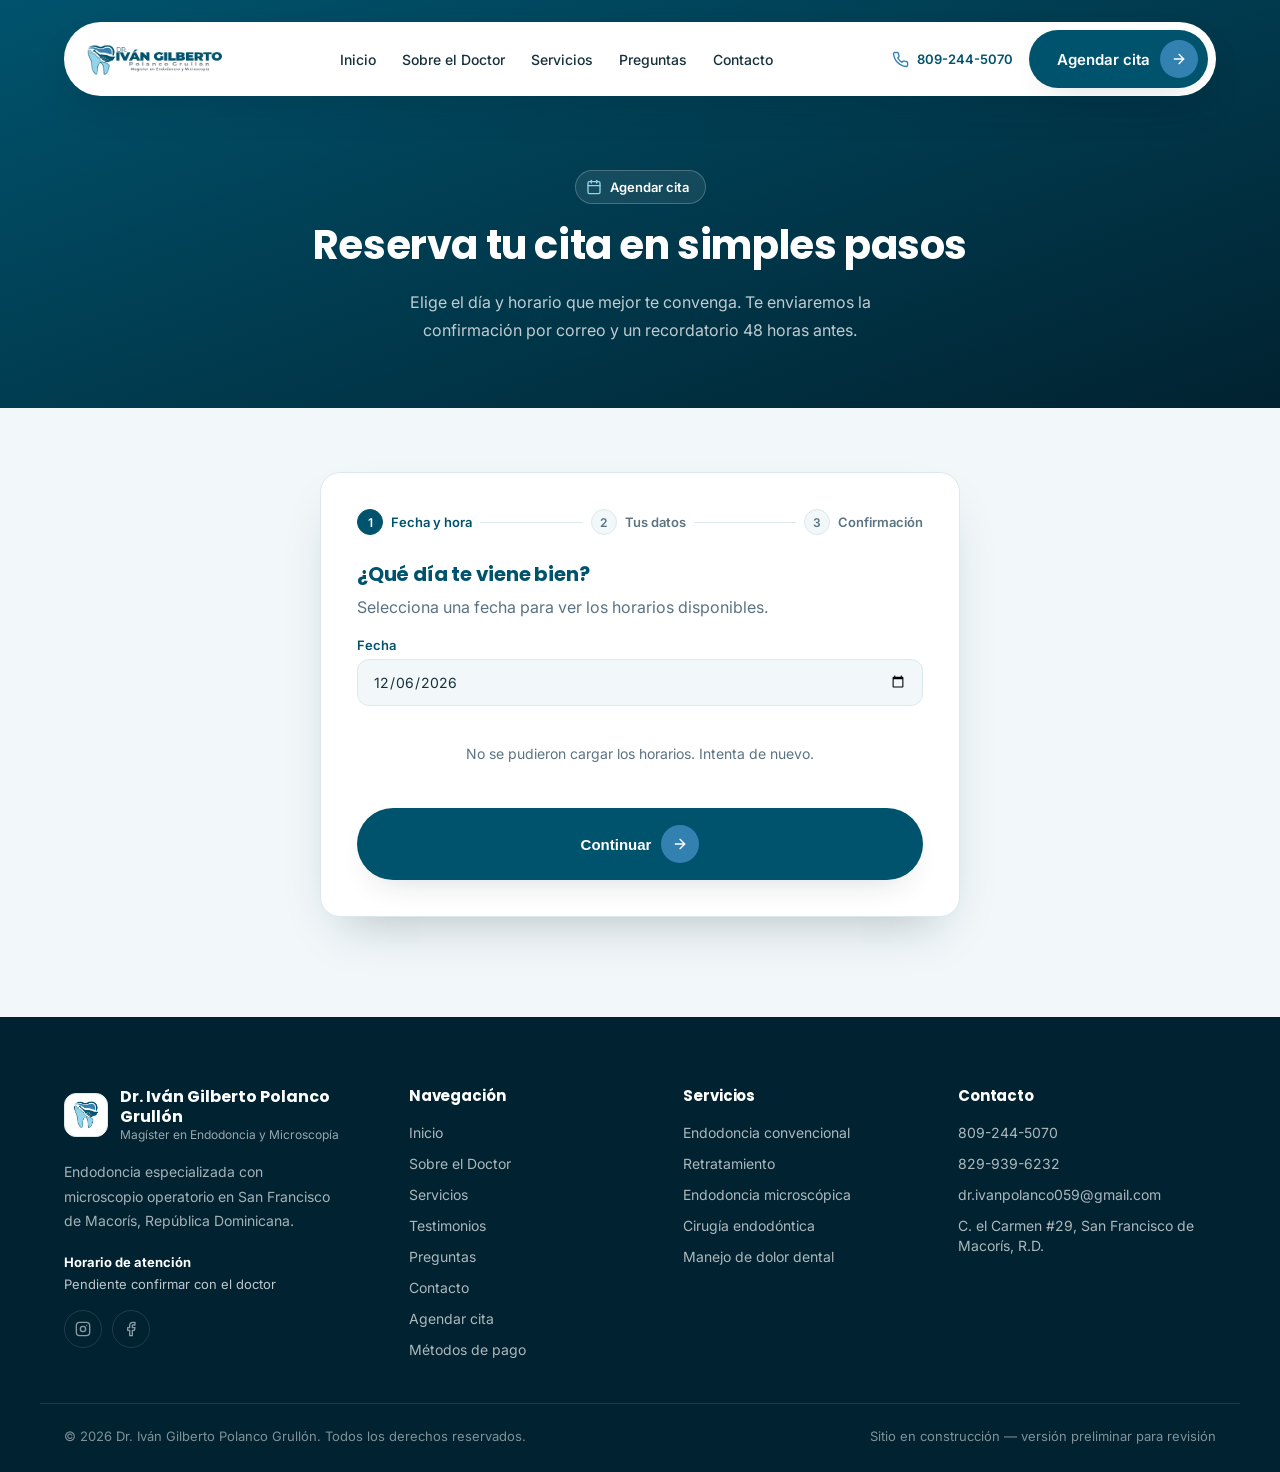
==== citas.html @ b54da89d "Sitio web Dr. Iván Polanco: landing, sistema de citas y métodos de pago Landing principal con brandi" ====
<!DOCTYPE html>
<html lang="es">
<head>
<meta charset="UTF-8">
<meta name="viewport" content="width=device-width, initial-scale=1.0">
<title>Agenda tu cita — Dr. Iván Gilberto Polanco Grullón</title>
<meta name="description" content="Agenda tu cita con el Dr. Iván Gilberto Polanco Grullón, Magíster en Endodoncia y Microscopía, en San Francisco de Macorís, R.D.">
<link rel="preconnect" href="https://fonts.googleapis.com">
<link rel="preconnect" href="https://fonts.gstatic.com" crossorigin>
<link href="https://fonts.googleapis.com/css2?family=Inter:wght@400;500;600&family=Poppins:wght@600;700;800&display=swap" rel="stylesheet">
<link rel="stylesheet" href="assets/css/style.css">
<link rel="stylesheet" href="assets/css/citas.css">
<link rel="icon" type="image/png" href="assets/img/icono.png">
</head>
<body>

<header class="site-header" id="site-header">
  <div class="container">
    <div class="header-inner">
      <a href="index.html" class="logo">
        <img src="assets/img/logo.png" alt="Dr. Iván Gilberto Polanco Grullón — Magíster en Endodoncia y Microscopía" class="logo-img">
      </a>

      <nav class="main-nav" id="main-nav">
        <ul>
          <li><a href="index.html#inicio">Inicio</a></li>
          <li><a href="index.html#doctor">Sobre el Doctor</a></li>
          <li><a href="index.html#servicios">Servicios</a></li>
          <li><a href="index.html#faq">Preguntas</a></li>
          <li><a href="index.html#contacto">Contacto</a></li>
        </ul>
      </nav>

      <div class="header-actions">
        <a class="header-phone" href="tel:+18092445070">
          <svg viewBox="0 0 24 24" fill="none" stroke-width="2" stroke-linecap="round" stroke-linejoin="round"><path d="M22 16.92v3a2 2 0 0 1-2.18 2 19.79 19.79 0 0 1-8.63-3.07 19.5 19.5 0 0 1-6-6 19.79 19.79 0 0 1-3.07-8.67A2 2 0 0 1 4.11 2h3a2 2 0 0 1 2 1.72c.127.96.362 1.903.7 2.81a2 2 0 0 1-.45 2.11L8.09 9.91a16 16 0 0 0 6 6l1.27-1.27a2 2 0 0 1 2.11-.45c.907.338 1.85.573 2.81.7A2 2 0 0 1 22 16.92z"/></svg>
          809-244-5070
        </a>
        <a href="#agendar" class="btn btn-primary">
          Agendar cita
          <span class="btn-icon"><svg viewBox="0 0 24 24" fill="none" stroke="currentColor" stroke-width="2" stroke-linecap="round" stroke-linejoin="round"><line x1="5" y1="12" x2="19" y2="12"/><polyline points="12 5 19 12 12 19"/></svg></span>
        </a>
        <button class="nav-toggle" aria-label="Abrir menú" aria-expanded="false">
          <svg viewBox="0 0 24 24" fill="none" stroke-width="2" stroke-linecap="round" stroke-linejoin="round"><line x1="3" y1="12" x2="21" y2="12"/><line x1="3" y1="6" x2="21" y2="6"/><line x1="3" y1="18" x2="21" y2="18"/></svg>
        </button>
      </div>
    </div>
  </div>
</header>

<main>

  <section class="page-header">
    <div class="container">
      <span class="pill pill-light">
        <svg viewBox="0 0 24 24" fill="none" stroke="currentColor" stroke-width="2" stroke-linecap="round" stroke-linejoin="round"><rect x="3" y="4" width="18" height="18" rx="2"/><line x1="16" y1="2" x2="16" y2="6"/><line x1="8" y1="2" x2="8" y2="6"/><line x1="3" y1="10" x2="21" y2="10"/></svg>
        Agendar cita
      </span>
      <h1>Reserva tu cita en simples pasos</h1>
      <p>Elige el día y horario que mejor te convenga. Te enviaremos la confirmación por correo y un recordatorio 48 horas antes.</p>
    </div>
  </section>

  <section class="booking-section" id="agendar">
    <div class="container">
      <div class="booking-card">

        <div class="booking-steps" id="booking-steps">
          <div class="booking-step active" data-step="1">
            <span class="booking-step-num">1</span>
            <span class="label">Fecha y hora</span>
          </div>
          <span class="booking-step-line"></span>
          <div class="booking-step" data-step="2">
            <span class="booking-step-num">2</span>
            <span class="label">Tus datos</span>
          </div>
          <span class="booking-step-line"></span>
          <div class="booking-step" data-step="3">
            <span class="booking-step-num">3</span>
            <span class="label">Confirmación</span>
          </div>
        </div>

        <p class="form-error" id="form-error"></p>

        <!-- PASO 1: fecha y hora -->
        <div class="booking-panel" id="panel-1">
          <h2>¿Qué día te viene bien?</h2>
          <p class="hint">Selecciona una fecha para ver los horarios disponibles.</p>

          <div class="form-field">
            <label for="date-input">Fecha</label>
            <input type="date" id="date-input" name="date">
          </div>

          <div id="slots-wrap">
            <p class="slots-empty">Elige una fecha para ver los horarios disponibles.</p>
          </div>

          <div class="booking-actions">
            <button type="button" class="btn btn-primary btn-flat" id="to-step-2" disabled>
              Continuar
              <span class="btn-icon"><svg viewBox="0 0 24 24" fill="none" stroke="currentColor" stroke-width="2" stroke-linecap="round" stroke-linejoin="round"><line x1="5" y1="12" x2="19" y2="12"/><polyline points="12 5 19 12 12 19"/></svg></span>
            </button>
          </div>
        </div>

        <!-- PASO 2: datos del paciente -->
        <div class="booking-panel" id="panel-2" style="display:none;">
          <h2>Tus datos</h2>
          <p class="hint">Los usaremos solo para confirmar y recordarte tu cita.</p>

          <div class="booking-summary">
            <svg viewBox="0 0 24 24" fill="none" stroke-width="2" stroke-linecap="round" stroke-linejoin="round"><rect x="3" y="4" width="18" height="18" rx="2"/><line x1="16" y1="2" x2="16" y2="6"/><line x1="8" y1="2" x2="8" y2="6"/><line x1="3" y1="10" x2="21" y2="10"/></svg>
            <span id="summary-text"><strong>—</strong></span>
            <button type="button" id="change-slot">Cambiar</button>
          </div>

          <form id="booking-form">
            <div class="form-field">
              <label for="name">Nombre completo</label>
              <input type="text" id="name" name="name" required>
            </div>
            <div class="form-field">
              <label for="email">Correo electrónico</label>
              <input type="email" id="email" name="email" required>
            </div>
            <div class="form-field">
              <label for="phone">Teléfono</label>
              <input type="tel" id="phone" name="phone" required>
            </div>
            <div class="form-field">
              <label for="motivo">Motivo de la consulta</label>
              <textarea id="motivo" name="motivo" required></textarea>
            </div>
            <input type="text" name="website" id="website-hp" autocomplete="off" tabindex="-1" style="position:absolute;left:-9999px;">

            <div class="booking-actions">
              <button type="button" class="btn btn-secondary" id="back-to-1">Atrás</button>
              <button type="submit" class="btn btn-primary btn-flat" id="submit-booking">
                Confirmar cita
                <span class="btn-icon"><svg viewBox="0 0 24 24" fill="none" stroke="currentColor" stroke-width="2" stroke-linecap="round" stroke-linejoin="round"><polyline points="20 6 9 17 4 12"/></svg></span>
              </button>
            </div>
          </form>
        </div>

        <!-- PASO 3: confirmación -->
        <div class="booking-panel" id="panel-3" style="display:none;">
          <div class="booking-success">
            <div class="booking-success-icon">
              <svg viewBox="0 0 24 24" fill="none" stroke-width="2" stroke-linecap="round" stroke-linejoin="round"><polyline points="20 6 9 17 4 12"/></svg>
            </div>
            <h2>¡Cita confirmada!</h2>
            <p id="success-text">Te enviamos los detalles a tu correo.</p>
            <p class="hint">Recibirás un recordatorio 48 horas antes de tu cita. Si necesitas reagendar, contáctanos directamente.</p>
            <a href="index.html" class="btn btn-secondary" style="margin-top:14px;">Volver al inicio</a>
          </div>
        </div>

      </div>
    </div>
  </section>

</main>

<footer class="site-footer">
  <div class="container footer-grid">
    <div class="footer-brand">
      <div class="logo">
        <span class="logo-mark">
          <img src="assets/img/icono.png" alt="">
        </span>
        <div class="logo-text">
          <strong>Dr. Iván Gilberto Polanco Grullón</strong>
          <span>Magíster en Endodoncia y Microscopía</span>
        </div>
      </div>
      <p>Endodoncia especializada con microscopio operatorio en San Francisco de Macorís, República Dominicana.</p>
      <div class="footer-hours">
        <strong>Horario de atención</strong>
        <span>Pendiente confirmar con el doctor</span>
      </div>
      <div class="footer-social">
        <a href="#" aria-label="Instagram — pendiente">
          <svg viewBox="0 0 24 24" fill="none" stroke-width="2" stroke-linecap="round" stroke-linejoin="round"><rect x="2" y="2" width="20" height="20" rx="5"/><circle cx="12" cy="12" r="4"/><line x1="17.5" y1="6.5" x2="17.5" y2="6.5"/></svg>
        </a>
        <a href="#" aria-label="Facebook — pendiente">
          <svg viewBox="0 0 24 24" fill="none" stroke-width="2" stroke-linecap="round" stroke-linejoin="round"><path d="M18 2h-3a5 5 0 0 0-5 5v3H7v4h3v8h4v-8h3l1-4h-4V7a1 1 0 0 1 1-1h3z"/></svg>
        </a>
      </div>
    </div>

    <div class="footer-col">
      <h4>Navegación</h4>
      <ul>
        <li><a href="index.html#inicio">Inicio</a></li>
        <li><a href="index.html#doctor">Sobre el Doctor</a></li>
        <li><a href="index.html#servicios">Servicios</a></li>
        <li><a href="index.html#testimonios">Testimonios</a></li>
        <li><a href="index.html#faq">Preguntas</a></li>
        <li><a href="index.html#contacto">Contacto</a></li>
        <li><a href="citas.html">Agendar cita</a></li>
        <li><a href="pago.html">Métodos de pago</a></li>
      </ul>
    </div>

    <div class="footer-col">
      <h4>Servicios</h4>
      <ul>
        <li><a href="index.html#servicios">Endodoncia convencional</a></li>
        <li><a href="index.html#servicios">Retratamiento</a></li>
        <li><a href="index.html#servicios">Endodoncia microscópica</a></li>
        <li><a href="index.html#servicios">Cirugía endodóntica</a></li>
        <li><a href="index.html#servicios">Manejo de dolor dental</a></li>
      </ul>
    </div>

    <div class="footer-col">
      <h4>Contacto</h4>
      <ul>
        <li><a href="tel:+18092445070">809-244-5070</a></li>
        <li><a href="tel:+18299396232">829-939-6232</a></li>
        <li><a href="mailto:dr.ivanpolanco059@gmail.com">dr.ivanpolanco059@gmail.com</a></li>
        <li><span>C. el Carmen #29, San Francisco de Macorís, R.D.</span></li>
      </ul>
    </div>
  </div>

  <div class="container footer-bottom">
    <span>© 2026 Dr. Iván Gilberto Polanco Grullón. Todos los derechos reservados.</span>
    <span>Sitio en construcción — versión preliminar para revisión</span>
  </div>
</footer>

<script src="assets/js/main.js"></script>
<script src="assets/js/citas.js"></script>
</body>
</html>
---- assets/css/style.css ----
/* Dr. Iván Gilberto Polanco Grullón — Landing page
   Paleta extraída por pixel del logo real del cliente (logo.png / icono.png).
   Estructura y ritmo de secciones inspirados en plantillas dentales premium
   (nav flotante, tarjetas numeradas, franjas decorativas) — sistema visual
   propio, sin reutilizar assets ni CSS de ningún template comercial. */

:root {
  --navy: #00536D;
  --navy-dark: #013C50;
  --navy-ink: #012230;
  --navy-soft: rgba(0, 83, 109, .38);
  --turquoise: #94D4EB;
  --turquoise-soft: #C9E9F4;
  --turquoise-dark: #3281B1;
  --white: #FFFFFF;
  --surface-alt: #F2F8FA;
  --gray-border: #DCE8EC;
  --text: #16313D;
  --text-secondary: #5B7382;
  --radius: 20px;
  --radius-sm: 12px;
  --shadow: 0 24px 50px -22px rgba(1, 34, 48, .28);
  --shadow-soft: 0 14px 34px -18px rgba(1, 34, 48, .22);
  --gradient-brand: linear-gradient(135deg, var(--navy) 0%, var(--turquoise-dark) 100%);
  --gradient-navy: linear-gradient(160deg, var(--navy) 0%, var(--navy-ink) 100%);
  --container: 1200px;
}

* { box-sizing: border-box; }
html { scroll-behavior: smooth; }
body {
  margin: 0;
  font-family: "Inter", -apple-system, BlinkMacSystemFont, "Segoe UI", sans-serif;
  color: var(--text);
  background: var(--white);
  -webkit-font-smoothing: antialiased;
  overflow-x: hidden;
}

h1, h2, h3, h4 {
  font-family: "Poppins", "Inter", sans-serif;
  color: var(--navy);
  margin: 0 0 .5em;
  line-height: 1.16;
  font-weight: 700;
  letter-spacing: -.01em;
}
.fade { color: var(--navy-soft); }
.hero .fade, .diagnostic-band .fade { color: rgba(255,255,255,.5); }

p { line-height: 1.75; color: var(--text-secondary); margin: 0 0 1em; }
a { color: inherit; text-decoration: none; }
img { max-width: 100%; display: block; }
ul { margin: 0; padding: 0; list-style: none; }
section { padding: 100px 0; position: relative; }

.container {
  width: 100%;
  max-width: var(--container);
  margin: 0 auto;
  padding: 0 24px;
  position: relative;
}

/* Reveal-on-scroll */
.reveal { opacity: 0; transform: translateY(22px); transition: opacity .7s ease, transform .7s ease; }
.reveal.in-view { opacity: 1; transform: translateY(0); }

/* Pill badge (eyebrow) */
.pill {
  display: inline-flex;
  align-items: center;
  gap: 8px;
  font-size: 13px;
  font-weight: 600;
  color: var(--navy);
  background: var(--white);
  border: 1px solid var(--gray-border);
  padding: 8px 16px 8px 10px;
  border-radius: 999px;
  margin-bottom: 18px;
}
.pill svg { width: 16px; height: 16px; stroke: var(--turquoise-dark); }
.pill-light {
  background: rgba(255,255,255,.08);
  border-color: rgba(255,255,255,.22);
  color: var(--white);
}
.pill-light svg { stroke: var(--turquoise); }

.section-head { max-width: 640px; margin: 0 auto 52px; text-align: center; }
.section-head.align-left { margin: 0 0 52px; text-align: left; }
.section-head-row {
  display: flex;
  align-items: flex-end;
  justify-content: space-between;
  gap: 24px;
  margin-bottom: 52px;
  flex-wrap: wrap;
}
.section-head-row .section-head { margin: 0; text-align: left; }

/* Decorative elements */
.decor-blob {
  position: absolute;
  border-radius: 50%;
  filter: blur(70px);
  pointer-events: none;
  z-index: 0;
}
.dot-grid {
  position: absolute;
  inset: 0;
  background-image: radial-gradient(circle, currentColor 1.4px, transparent 1.4px);
  background-size: 22px 22px;
  opacity: .12;
  pointer-events: none;
}

/* Buttons */
.btn {
  display: inline-flex;
  align-items: center;
  justify-content: center;
  gap: 10px;
  padding: 8px 8px 8px 26px;
  border-radius: 999px;
  font-weight: 600;
  font-size: 15px;
  border: 2px solid transparent;
  cursor: pointer;
  transition: transform .18s ease, box-shadow .18s ease, background .18s ease;
  white-space: nowrap;
}
.btn:hover { transform: translateY(-2px); }
.btn-icon {
  width: 38px;
  height: 38px;
  border-radius: 50%;
  display: flex;
  align-items: center;
  justify-content: center;
  flex-shrink: 0;
}
.btn-icon svg { width: 16px; height: 16px; }
.btn-primary { background: var(--navy); color: var(--white); box-shadow: var(--shadow-soft); }
.btn-primary .btn-icon { background: var(--turquoise-dark); }
.btn-primary .btn-icon svg { stroke: var(--white); }
.btn-primary:hover { background: var(--navy-dark); }
.btn-flat {
  padding: 15px 30px;
  border-radius: 999px;
}
.btn-secondary { background: var(--white); color: var(--navy); border-color: var(--gray-border); padding: 15px 28px; }
.btn-secondary:hover { background: var(--surface-alt); border-color: var(--navy); }
.btn-ghost { background: rgba(255,255,255,.08); color: var(--white); border-color: rgba(255,255,255,.28); padding: 15px 28px; }
.btn-ghost:hover { background: rgba(255,255,255,.16); }
.btn-block { width: 100%; justify-content: center; }

/* Header */
.site-header {
  position: absolute;
  top: 22px;
  left: 0;
  right: 0;
  z-index: 100;
  transition: top .25s ease;
}
.site-header.is-fixed { position: fixed; top: 14px; }
.header-inner {
  background: var(--white);
  border-radius: 999px;
  box-shadow: 0 18px 40px -16px rgba(1, 34, 48, .28);
  display: flex;
  align-items: center;
  justify-content: space-between;
  gap: 20px;
  padding: 8px 8px 8px 22px;
}
.logo { display: flex; align-items: center; gap: 12px; }
.logo-img { height: 38px; width: auto; display: block; }

.logo-mark {
  width: 44px;
  height: 44px;
  border-radius: 12px;
  background: var(--white);
  border: 1px solid var(--gray-border);
  display: flex;
  align-items: center;
  justify-content: center;
  flex-shrink: 0;
}
.logo-mark img { width: 28px; height: auto; display: block; }
.logo-text { line-height: 1.25; }
.logo-text strong { display: block; font-family: "Poppins", sans-serif; font-weight: 700; font-size: 16px; color: var(--navy); }
.logo-text span { display: block; font-size: 12px; color: var(--text-secondary); }

.main-nav ul { display: flex; gap: 2px; align-items: center; }
.main-nav a {
  display: block;
  white-space: nowrap;
  font-weight: 500;
  font-size: 14px;
  color: var(--text);
  padding: 10px 12px;
  border-radius: 999px;
  transition: background .15s ease, color .15s ease;
}
.main-nav a:hover { background: var(--surface-alt); color: var(--navy); }

.header-actions { display: flex; align-items: center; gap: 10px; }
.header-phone {
  display: flex;
  align-items: center;
  gap: 8px;
  font-weight: 600;
  font-size: 13px;
  color: var(--navy);
  padding: 0 6px;
}
.header-phone svg { width: 17px; height: 17px; stroke: var(--turquoise-dark); }

.nav-toggle {
  display: none;
  background: var(--surface-alt);
  border: none;
  border-radius: 50%;
  width: 40px;
  height: 40px;
  align-items: center;
  justify-content: center;
  cursor: pointer;
}
.nav-toggle svg { width: 20px; height: 20px; stroke: var(--navy); }

/* Hero */
.hero {
  padding: 170px 0 0;
  overflow: hidden;
  color: var(--white);
  position: relative;
  background: var(--navy-ink) url("../img/stock/hero-microscopio.jpg") center 30% / cover no-repeat;
}
.hero-scrim {
  position: absolute;
  inset: 0;
  background: linear-gradient(100deg, var(--navy-ink) 0%, rgba(1,34,48,.93) 32%, rgba(1,34,48,.72) 56%, rgba(1,34,48,.4) 80%, rgba(1,34,48,.28) 100%);
  z-index: 0;
}
.hero .container { z-index: 1; }

.hero-grid {
  padding-bottom: 90px;
}
.hero-copy { max-width: 620px; }
.hero h1 { font-size: clamp(34px, 4.2vw, 50px); color: var(--white); }
.hero-lead { font-size: 17px; max-width: 470px; color: rgba(255,255,255,.75); }
.hero-actions { display: flex; flex-wrap: wrap; align-items: center; gap: 16px; margin-top: 30px; }
.hero-actions .btn-ghost { display: inline-flex; align-items: center; gap: 10px; }
.hero-actions .btn-ghost svg { width: 16px; height: 16px; stroke: var(--turquoise); }

.placeholder-note {
  display: inline-flex;
  background: rgba(1,34,48,.6);
  border: 1px solid rgba(255,255,255,.25);
  color: var(--white);
  font-size: 11px;
  font-weight: 600;
  padding: 6px 12px;
  border-radius: 999px;
  z-index: 3;
}
.hero .placeholder-note { position: absolute; top: 118px; right: 24px; }

.float-card {
  position: absolute;
  background: var(--white);
  border-radius: 16px;
  padding: 14px 16px;
  display: flex;
  align-items: center;
  gap: 12px;
  box-shadow: 0 18px 34px -14px rgba(1,34,48,.45);
  z-index: 3;
  max-width: 240px;
}
.float-card svg { width: 24px; height: 24px; stroke: var(--turquoise-dark); flex-shrink: 0; }
.float-card strong { display: block; font-size: 13px; color: var(--navy); }
.float-card span { display: block; font-size: 12px; color: var(--text-secondary); }
.hero .float-card--top { top: 190px; right: 6%; }
.hero .float-card--bottom { bottom: 160px; right: 10%; }

.hero-info-bar {
  position: relative;
  z-index: 2;
  background: var(--white);
  border-radius: 20px;
  padding: 26px 32px;
  display: flex;
  align-items: center;
  justify-content: space-between;
  flex-wrap: wrap;
  gap: 20px;
  box-shadow: var(--shadow);
  transform: translateY(50%);
}
.hero-info-item { display: flex; align-items: center; gap: 14px; }
.hero-info-item .btn-icon { background: var(--surface-alt); }
.hero-info-item .btn-icon svg { stroke: var(--turquoise-dark); }
.hero-info-item strong { display: block; font-size: 14px; color: var(--navy); }
.hero-info-item span { display: block; font-size: 12px; color: var(--text-secondary); }

/* Trust strip */
.trust-strip { background: var(--navy-ink); padding: 110px 0 44px; }
.trust-grid {
  display: grid;
  grid-template-columns: repeat(4, 1fr);
  gap: 24px;
  text-align: center;
}
.trust-item { color: var(--white); }
.trust-item svg { width: 30px; height: 30px; stroke: var(--turquoise); margin-bottom: 10px; }
.trust-item strong { display: block; font-size: 16px; font-weight: 600; }
.trust-item span { display: block; font-size: 13px; color: rgba(255,255,255,.65); margin-top: 4px; }
.pending { border-bottom: 1px dashed rgba(255,255,255,.5); }

/* About */
.about { background: var(--white); }
.about .container { display: grid; grid-template-columns: .85fr 1.15fr; gap: 64px; align-items: center; }
.about-media { position: relative; }
.about-photo {
  border-radius: var(--radius);
  aspect-ratio: 3 / 3.5;
  background: linear-gradient(180deg, transparent 55%, rgba(1,34,48,.75) 100%), url("../img/stock/doctor-placeholder.jpg") center 20% / cover no-repeat;
  position: relative;
  overflow: hidden;
  box-shadow: var(--shadow);
}
.about-photo-note {
  position: absolute;
  top: 18px;
  left: 18px;
  background: rgba(255,255,255,.95);
  color: var(--navy);
  font-size: 11px;
  font-weight: 600;
  padding: 6px 12px;
  border-radius: 999px;
  z-index: 1;
}
.about-quote {
  position: absolute;
  bottom: -28px;
  left: -28px;
  background: var(--white);
  border-radius: 18px;
  padding: 22px 24px;
  max-width: 260px;
  box-shadow: var(--shadow);
  border-left: 4px solid var(--turquoise-dark);
}
.about-quote svg { width: 22px; height: 22px; stroke: var(--turquoise-dark); margin-bottom: 10px; }
.about-quote p { font-size: 14px; font-style: italic; color: var(--navy); margin: 0; line-height: 1.55; }

.about-copy { padding-left: 8px; }
.about-credentials { display: flex; flex-wrap: wrap; gap: 10px; margin: 22px 0 30px; }
.credential-pill {
  display: flex;
  align-items: center;
  gap: 7px;
  background: var(--surface-alt);
  border: 1px solid var(--gray-border);
  padding: 9px 15px;
  border-radius: 999px;
  font-size: 13px;
  font-weight: 500;
  color: var(--navy);
}
.credential-pill svg { width: 16px; height: 16px; stroke: var(--turquoise-dark); }

/* Services */
.services { background: var(--surface-alt); }
.services-grid {
  display: grid;
  grid-template-columns: repeat(3, 1fr);
  gap: 24px;
}
.service-card {
  background: var(--white);
  border-radius: var(--radius);
  padding: 34px 28px;
  border: 1px solid var(--gray-border);
  transition: transform .2s ease, box-shadow .2s ease, border-color .2s ease;
  position: relative;
  overflow: hidden;
}
.service-card:hover { transform: translateY(-6px); box-shadow: var(--shadow); border-color: transparent; }
.service-top { display: flex; align-items: flex-start; justify-content: space-between; margin-bottom: 22px; }
.service-num {
  font-family: "Poppins", sans-serif;
  font-size: 34px;
  font-weight: 700;
  color: var(--surface-alt);
  -webkit-text-stroke: 1.5px var(--gray-border);
  line-height: 1;
}
.service-icon {
  width: 52px;
  height: 52px;
  border-radius: 14px;
  background: var(--gradient-brand);
  display: flex;
  align-items: center;
  justify-content: center;
  flex-shrink: 0;
}
.service-icon svg { width: 26px; height: 26px; stroke: var(--white); }
.service-card h3 { font-size: 18px; margin-bottom: 8px; }
.service-card p { font-size: 14px; margin-bottom: 0; }

/* Why choose us — photo + feature list */
.why-us { background: var(--white); }
.why-us .container { display: grid; grid-template-columns: 1.05fr .95fr; gap: 64px; align-items: center; }
.why-media { position: relative; order: 2; }
.why-photo {
  width: 100%;
  aspect-ratio: 4 / 4.3;
  object-fit: cover;
  border-radius: var(--radius);
  box-shadow: var(--shadow);
  display: block;
}
.why-media .float-card { position: absolute; bottom: -22px; left: -22px; right: auto; }
.why-copy { order: 1; }
.why-list { display: flex; flex-direction: column; gap: 24px; margin-top: 30px; }
.why-list li { display: flex; gap: 16px; align-items: flex-start; }
.why-list-icon {
  width: 46px;
  height: 46px;
  border-radius: 13px;
  background: var(--gradient-brand);
  display: flex;
  align-items: center;
  justify-content: center;
  flex-shrink: 0;
}
.why-list-icon svg { width: 22px; height: 22px; stroke: var(--white); }
.why-list h3 { font-size: 16px; margin-bottom: 4px; }
.why-list p { font-size: 14px; margin: 0; }

/* Diagnostic full-bleed band */
.diagnostic-band { position: relative; }
.diagnostic-media {
  min-height: 460px;
  background: var(--navy-ink) url("../img/stock/diagnostico-radiografia.jpg") center 30% / cover no-repeat;
  display: flex;
  align-items: center;
  position: relative;
}
.diagnostic-scrim {
  position: absolute;
  inset: 0;
  background: linear-gradient(100deg, rgba(1,34,48,.94) 0%, rgba(1,34,48,.78) 40%, rgba(1,34,48,.35) 75%, rgba(1,34,48,.18) 100%);
}
.diagnostic-content { position: relative; z-index: 1; max-width: 560px; }
.diagnostic-content h2 { color: var(--white); font-size: clamp(26px, 3.2vw, 38px); }
.diagnostic-content p { color: rgba(255,255,255,.75); margin-bottom: 28px; }
.diagnostic-features { background: var(--navy-ink); padding: 34px 0; }
.diagnostic-features-grid {
  display: flex;
  flex-wrap: wrap;
  gap: 28px 40px;
  justify-content: space-between;
}
.diagnostic-feature { display: flex; align-items: center; gap: 14px; }
.diagnostic-feature-icon {
  width: 42px;
  height: 42px;
  border-radius: 12px;
  background: rgba(148,212,235,.14);
  border: 1px solid rgba(148,212,235,.3);
  display: flex;
  align-items: center;
  justify-content: center;
  flex-shrink: 0;
}
.diagnostic-feature-icon svg { width: 20px; height: 20px; stroke: var(--turquoise); }
.diagnostic-feature strong { display: block; color: var(--white); font-size: 14px; font-weight: 600; }
.diagnostic-feature span { display: block; color: rgba(255,255,255,.6); font-size: 12px; }

/* Process */
.process { background: var(--white); }
.process-grid {
  display: grid;
  grid-template-columns: repeat(4, 1fr);
  gap: 0;
  position: relative;
}
.process-step { position: relative; padding: 0 20px; text-align: center; }
.process-step::before {
  content: "";
  position: absolute;
  top: 27px;
  left: calc(-50% + 27px);
  width: calc(100% - 54px);
  height: 2px;
  background-image: linear-gradient(to right, var(--gray-border) 6px, transparent 6px);
  background-size: 14px 2px;
}
.process-step:first-child::before { display: none; }
.process-num {
  width: 54px;
  height: 54px;
  border-radius: 50%;
  background: var(--gradient-brand);
  color: var(--white);
  font-family: "Poppins", sans-serif;
  font-weight: 700;
  font-size: 18px;
  display: flex;
  align-items: center;
  justify-content: center;
  margin: 0 auto 20px;
  box-shadow: var(--shadow-soft);
  position: relative;
  z-index: 1;
}
.process-step h3 { font-size: 16px; margin-bottom: 8px; }
.process-step p { font-size: 13px; margin: 0 auto; max-width: 220px; }

/* Testimonials */
.testimonials { background: var(--surface-alt); text-align: center; }
.testimonial-pending {
  max-width: 580px;
  margin: 0 auto;
  background: var(--white);
  border-radius: var(--radius);
  padding: 46px 36px;
  color: var(--text-secondary);
  box-shadow: var(--shadow-soft);
  border: 1px solid var(--gray-border);
}
.testimonial-pending-icon {
  width: 56px;
  height: 56px;
  border-radius: 50%;
  background: var(--gradient-brand);
  display: flex;
  align-items: center;
  justify-content: center;
  margin: 0 auto 18px;
}
.testimonial-pending-icon svg { width: 26px; height: 26px; stroke: var(--white); }
.testimonial-pending strong { display: block; color: var(--navy); margin-bottom: 8px; font-size: 16px; }

/* FAQ */
.faq { background: var(--white); }
.faq .container { display: grid; grid-template-columns: .85fr 1.15fr; gap: 64px; align-items: start; }
.faq-sticky { position: sticky; top: 120px; }
.faq-list { border-top: 1px solid var(--gray-border); }
.faq-item { border-bottom: 1px solid var(--gray-border); }
.faq-question {
  width: 100%;
  background: none;
  border: none;
  text-align: left;
  padding: 24px 4px;
  display: flex;
  align-items: center;
  justify-content: space-between;
  gap: 20px;
  cursor: pointer;
  font-family: "Poppins", sans-serif;
  font-weight: 600;
  font-size: 16px;
  color: var(--navy);
}
.faq-toggle {
  width: 30px;
  height: 30px;
  border-radius: 50%;
  background: var(--surface-alt);
  display: flex;
  align-items: center;
  justify-content: center;
  flex-shrink: 0;
  position: relative;
}
.faq-toggle::before, .faq-toggle::after {
  content: "";
  position: absolute;
  background: var(--turquoise-dark);
  transition: transform .25s ease;
}
.faq-toggle::before { width: 12px; height: 2px; }
.faq-toggle::after { width: 2px; height: 12px; }
.faq-item.open .faq-toggle::after { transform: rotate(90deg) scaleY(0); }
.faq-item.open .faq-question { color: var(--turquoise-dark); }
.faq-answer {
  max-height: 0;
  overflow: hidden;
  transition: max-height .3s ease;
}
.faq-answer p { padding: 0 4px 24px; font-size: 14px; margin: 0; }

/* Contact band */
.contact-band { background: var(--surface-alt); }
.contact-grid { display: grid; grid-template-columns: 1fr 1fr; gap: 48px; align-items: start; }
.contact-info h2 { font-size: 28px; }
.contact-list { display: flex; flex-direction: column; gap: 18px; margin-top: 26px; }
.contact-list li {
  display: flex;
  align-items: flex-start;
  gap: 16px;
  font-size: 15px;
  background: var(--white);
  border: 1px solid var(--gray-border);
  border-radius: var(--radius-sm);
  padding: 16px 18px;
}
.contact-list .btn-icon { background: var(--surface-alt); flex-shrink: 0; }
.contact-list .btn-icon svg { stroke: var(--turquoise-dark); }
.contact-list strong { display: block; color: var(--navy); font-size: 12px; text-transform: uppercase; letter-spacing: .05em; margin-bottom: 3px; }
.contact-list a { color: var(--text); }
.contact-list a:hover { color: var(--navy); }

.appointment-form {
  background: var(--white);
  border-radius: var(--radius);
  padding: 36px;
  box-shadow: var(--shadow);
  border: 1px solid var(--gray-border);
}
.appointment-form h3 { font-size: 19px; margin-bottom: 4px; }
.appointment-form > p { font-size: 14px; margin-bottom: 22px; }
.form-field { margin-bottom: 16px; }
.form-field label { display: block; font-size: 13px; font-weight: 600; color: var(--navy); margin-bottom: 6px; }
.form-field input,
.form-field textarea {
  width: 100%;
  padding: 13px 15px;
  border-radius: 12px;
  border: 1px solid var(--gray-border);
  font-family: inherit;
  font-size: 14px;
  color: var(--text);
  background: var(--surface-alt);
}
.form-field textarea { resize: vertical; min-height: 90px; }
.form-field input:focus,
.form-field textarea:focus { outline: 2px solid var(--turquoise); background: var(--white); }
.form-note { font-size: 12px; color: var(--text-secondary); margin-top: 14px; text-align: center; }
.form-status { font-size: 13px; margin-top: 10px; text-align: center; display: none; color: var(--turquoise-dark); font-weight: 600; }
.form-status.visible { display: block; }

/* Map */
.map-wrap {
  border-radius: var(--radius);
  overflow: hidden;
  border: 1px solid var(--gray-border);
  box-shadow: var(--shadow-soft);
}
.map-wrap iframe { width: 100%; height: 320px; border: 0; display: block; }

/* CTA banner */
.cta-banner-wrap { background: var(--white); padding: 0 0 110px; }
.cta-banner {
  background: linear-gradient(100deg, var(--navy-ink) 0%, rgba(1,34,48,.88) 45%, rgba(1,34,48,.72) 100%), url("../img/stock/instrumental-mano.jpg") right center / cover no-repeat;
  border-radius: 28px;
  padding: 44px 48px;
  display: flex;
  align-items: center;
  justify-content: space-between;
  gap: 24px;
  flex-wrap: wrap;
  position: relative;
  overflow: hidden;
}
.cta-banner .decor-blob { width: 300px; height: 300px; background: var(--turquoise); opacity: .18; top: -100px; right: 10%; }
.cta-left { display: flex; align-items: center; gap: 18px; position: relative; z-index: 1; }
.cta-icon {
  width: 54px;
  height: 54px;
  border-radius: 16px;
  background: rgba(255,255,255,.1);
  border: 1px solid rgba(255,255,255,.22);
  display: flex;
  align-items: center;
  justify-content: center;
  flex-shrink: 0;
}
.cta-icon svg { width: 26px; height: 26px; stroke: var(--turquoise); }
.cta-left span { display: block; font-size: 13px; color: var(--turquoise); font-weight: 600; margin-bottom: 4px; }
.cta-left h2 { color: var(--white); font-size: 24px; margin: 0; }
.cta-banner .btn-primary { position: relative; z-index: 1; background: var(--white); color: var(--navy); }
.cta-banner .btn-primary .btn-icon { background: var(--turquoise-dark); }
.cta-banner .btn-primary .btn-icon svg { stroke: var(--white); }

/* Footer */
.site-footer { background: var(--navy-ink); color: rgba(255,255,255,.75); padding: 70px 0 28px; }
.footer-grid {
  display: grid;
  grid-template-columns: 1.3fr 1fr 1fr 1.1fr;
  gap: 40px;
  padding-bottom: 44px;
  border-bottom: 1px solid rgba(255,255,255,.1);
}
.footer-brand .logo { align-items: center; }
.footer-brand .logo-text strong { color: var(--white); }
.footer-brand .logo-text span { color: rgba(255,255,255,.6); }
.footer-brand p { color: rgba(255,255,255,.65); font-size: 14px; margin-top: 18px; max-width: 280px; }
.footer-hours { margin-top: 20px; font-size: 13px; }
.footer-hours strong { display: block; color: var(--white); margin-bottom: 6px; }
.footer-col h4 { color: var(--white); font-size: 15px; margin-bottom: 18px; }
.footer-col ul { display: flex; flex-direction: column; gap: 11px; }
.footer-col a, .footer-col span { color: rgba(255,255,255,.68); font-size: 14px; }
.footer-col a:hover { color: var(--turquoise); }
.footer-social { display: flex; gap: 10px; margin-top: 18px; }
.footer-social a {
  width: 38px; height: 38px;
  border-radius: 50%;
  border: 1px solid rgba(255,255,255,.22);
  display: flex; align-items: center; justify-content: center;
  opacity: .55;
}
.footer-social svg { width: 16px; height: 16px; stroke: var(--white); }
.footer-bottom {
  display: flex;
  justify-content: space-between;
  align-items: center;
  flex-wrap: wrap;
  gap: 12px;
  padding-top: 24px;
  font-size: 13px;
  color: rgba(255,255,255,.5);
}

/* Responsive */
@media (max-width: 1180px) {
  .header-phone { display: none; }
}

@media (max-width: 900px) {
  .main-nav { display: none; }
  .nav-toggle { display: flex; }
  .main-nav.open {
    display: flex;
    position: absolute;
    top: 64px;
    left: 0;
    right: 0;
    background: var(--white);
    border-radius: 20px;
    box-shadow: var(--shadow);
    padding: 20px 24px 28px;
  }
  .main-nav.open ul { flex-direction: column; gap: 10px; align-items: stretch; }
  .main-nav.open a { display: block; }
}

@media (max-width: 960px) {
  .hero-grid { padding-bottom: 60px; }
  .hero-copy { max-width: 100%; }
  .float-card, .hero .placeholder-note { display: none; }
  .hero-info-bar { transform: none; margin-top: 40px; }
  .trust-strip { padding-top: 44px; }
  .about .container { grid-template-columns: 1fr; }
  .about-media { width: 100%; max-width: 360px; margin: 0 auto 60px; }
  .services-grid { grid-template-columns: repeat(2, 1fr); }
  .why-us .container { grid-template-columns: 1fr; }
  .why-media { order: 1; max-width: 360px; margin: 0 auto 50px; width: 100%; }
  .why-copy { order: 2; }
  .diagnostic-media { min-height: 380px; }
  .diagnostic-features-grid { justify-content: flex-start; gap: 24px 32px; }
  .process-grid { grid-template-columns: repeat(2, 1fr); gap: 40px 0; }
  .process-step::before { display: none; }
  .faq .container { grid-template-columns: 1fr; }
  .faq-sticky { position: static; }
  .contact-grid { grid-template-columns: 1fr; }
  .footer-grid { grid-template-columns: 1fr 1fr; }
}

@media (max-width: 720px) {
  .hero { padding-top: 130px; }
  .hero-info-bar { flex-direction: column; align-items: flex-start; }
  .trust-grid { grid-template-columns: repeat(2, 1fr); gap: 28px; }
  .services-grid { grid-template-columns: 1fr; }
  .process-grid { grid-template-columns: 1fr; }
  .footer-grid { grid-template-columns: 1fr; }
  .cta-banner { flex-direction: column; text-align: center; }
  .cta-left { flex-direction: column; }
  section { padding: 70px 0; }
  .cta-banner-wrap { padding-bottom: 70px; }
}
---- assets/css/citas.css ----
/* Sistema de citas — extiende style.css (misma paleta y componentes). */

.page-header {
  background: var(--gradient-navy);
  padding: 170px 0 64px;
  color: var(--white);
  text-align: center;
}
.page-header h1 { color: var(--white); font-size: clamp(28px, 3.4vw, 40px); }
.page-header p { color: rgba(255,255,255,.75); max-width: 520px; margin: 0 auto; }

.booking-section { background: var(--surface-alt); padding: 64px 0 100px; }
.booking-card {
  max-width: 640px;
  margin: 0 auto;
  background: var(--white);
  border-radius: var(--radius);
  box-shadow: var(--shadow);
  border: 1px solid var(--gray-border);
  padding: 36px;
}

.booking-steps {
  display: flex;
  align-items: center;
  gap: 8px;
  margin-bottom: 28px;
}
.booking-step {
  display: flex;
  align-items: center;
  gap: 8px;
  font-size: 13px;
  font-weight: 600;
  color: var(--text-secondary);
}
.booking-step-num {
  width: 26px;
  height: 26px;
  border-radius: 50%;
  background: var(--surface-alt);
  border: 1px solid var(--gray-border);
  display: flex;
  align-items: center;
  justify-content: center;
  font-size: 12px;
  color: var(--text-secondary);
}
.booking-step.active .booking-step-num { background: var(--navy); border-color: var(--navy); color: var(--white); }
.booking-step.active { color: var(--navy); }
.booking-step.done .booking-step-num { background: var(--turquoise-dark); border-color: var(--turquoise-dark); color: var(--white); }
.booking-step-line { flex: 1; height: 1px; background: var(--gray-border); }

.booking-card h2 { font-size: 20px; margin-bottom: 6px; }
.booking-card > p.hint { font-size: 14px; color: var(--text-secondary); margin-bottom: 24px; }

.slots-grid {
  display: grid;
  grid-template-columns: repeat(auto-fill, minmax(84px, 1fr));
  gap: 10px;
  margin-top: 16px;
}
.slot-btn {
  padding: 11px 8px;
  border-radius: 10px;
  border: 1px solid var(--gray-border);
  background: var(--surface-alt);
  color: var(--navy);
  font-weight: 600;
  font-size: 13px;
  cursor: pointer;
  transition: all .15s ease;
}
.slot-btn:hover { border-color: var(--turquoise-dark); }
.slot-btn.selected { background: var(--navy); border-color: var(--navy); color: var(--white); }
.slots-empty, .slots-loading {
  font-size: 14px;
  color: var(--text-secondary);
  padding: 20px 0;
  text-align: center;
}

.booking-summary {
  display: flex;
  align-items: center;
  gap: 12px;
  background: var(--surface-alt);
  border: 1px solid var(--gray-border);
  border-radius: 12px;
  padding: 14px 16px;
  margin-bottom: 22px;
  font-size: 14px;
}
.booking-summary svg { width: 20px; height: 20px; stroke: var(--turquoise-dark); flex-shrink: 0; }
.booking-summary strong { color: var(--navy); }
.booking-summary button {
  margin-left: auto;
  background: none;
  border: none;
  color: var(--turquoise-dark);
  font-size: 13px;
  font-weight: 600;
  cursor: pointer;
  text-decoration: underline;
}

.booking-success {
  text-align: center;
  padding: 20px 0;
}
.booking-success-icon {
  width: 64px;
  height: 64px;
  border-radius: 50%;
  background: var(--gradient-brand);
  display: flex;
  align-items: center;
  justify-content: center;
  margin: 0 auto 18px;
}
.booking-success-icon svg { width: 30px; height: 30px; stroke: var(--white); }
.booking-success h2 { margin-bottom: 10px; }

.form-error {
  background: #FDECEC;
  border: 1px solid #F3B9B9;
  color: #9B2C2C;
  font-size: 13px;
  padding: 12px 14px;
  border-radius: 10px;
  margin-bottom: 18px;
  display: none;
}
.form-error.visible { display: block; }

.booking-actions { display: flex; gap: 12px; margin-top: 22px; }
.booking-actions .btn-secondary { flex: 1; }
.booking-actions .btn-primary { flex: 2; }

@media (max-width: 600px) {
  .booking-card { padding: 24px 20px; }
  .booking-step span.label { display: none; }
}
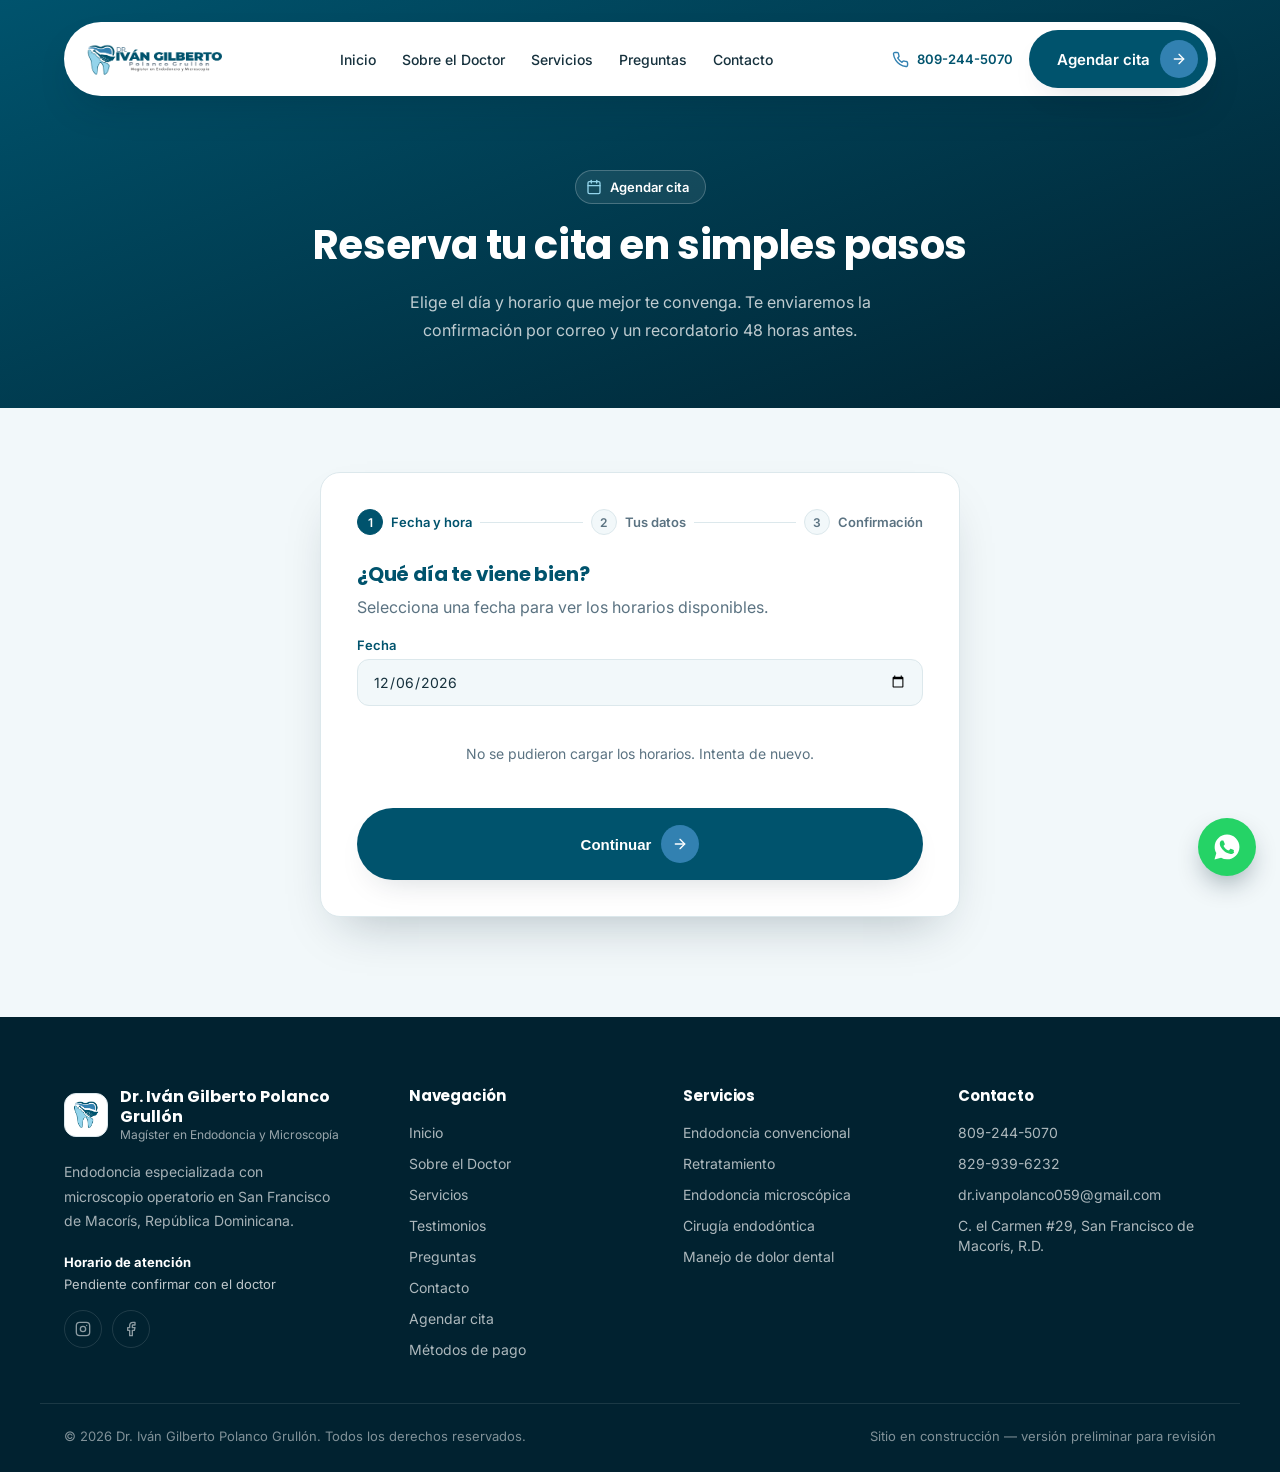
==== commit eb0b43fb: "Agregar botón flotante de WhatsApp en landing, citas y pago" ====
--- a/citas.html
+++ b/citas.html
@@ -234,6 +234,16 @@
   </div>
 </footer>
 
+<a
+  href="https://wa.me/18092445070?text=Hola%2C%20quisiera%20agendar%20una%20cita."
+  class="whatsapp-fab"
+  target="_blank"
+  rel="noopener"
+  aria-label="Escríbenos por WhatsApp"
+>
+  <svg viewBox="0 0 24 24" fill="#fff"><path d="M12.04 2C6.58 2 2.13 6.45 2.13 11.91c0 1.75.46 3.45 1.32 4.95L2 22l5.25-1.38a9.9 9.9 0 0 0 4.79 1.22h.01c5.46 0 9.91-4.45 9.91-9.91 0-2.65-1.03-5.14-2.9-7.01A9.82 9.82 0 0 0 12.04 2zm5.78 14.2c-.24.68-1.19 1.25-1.95 1.41-.52.11-1.2.2-3.49-.75-2.93-1.21-4.81-4.17-4.96-4.36-.14-.19-1.18-1.57-1.18-3 0-1.42.75-2.12 1.02-2.41.27-.29.58-.36.78-.36.19 0 .39 0 .56.01.18.01.42-.07.66.5.24.58.83 2 .9 2.15.07.15.12.32.02.51-.09.19-.14.31-.28.48-.14.16-.29.36-.42.48-.14.13-.28.28-.12.55.16.27.71 1.17 1.53 1.9 1.05.94 1.94 1.23 2.21 1.37.27.14.43.11.59-.07.16-.18.68-.79.86-1.06.18-.27.36-.22.6-.13.24.09 1.55.73 1.82.86.27.14.44.2.51.32.07.12.07.68-.17 1.36z"/></svg>
+</a>
+
 <script src="assets/js/main.js"></script>
 <script src="assets/js/citas.js"></script>
 </body>
--- a/assets/css/style.css
+++ b/assets/css/style.css
@@ -793,3 +793,27 @@
   section { padding: 70px 0; }
   .cta-banner-wrap { padding-bottom: 70px; }
 }
+
+/* WhatsApp floating button */
+.whatsapp-fab {
+  position: fixed;
+  bottom: 24px;
+  right: 24px;
+  width: 58px;
+  height: 58px;
+  border-radius: 50%;
+  background: #25D366;
+  display: flex;
+  align-items: center;
+  justify-content: center;
+  box-shadow: 0 12px 28px -8px rgba(1, 34, 48, .45);
+  z-index: 95;
+  transition: transform .2s ease, box-shadow .2s ease;
+}
+.whatsapp-fab:hover { transform: scale(1.08); box-shadow: 0 16px 32px -8px rgba(1, 34, 48, .5); }
+.whatsapp-fab svg { width: 30px; height: 30px; }
+
+@media (max-width: 720px) {
+  .whatsapp-fab { width: 52px; height: 52px; bottom: 18px; right: 18px; }
+  .whatsapp-fab svg { width: 26px; height: 26px; }
+}
